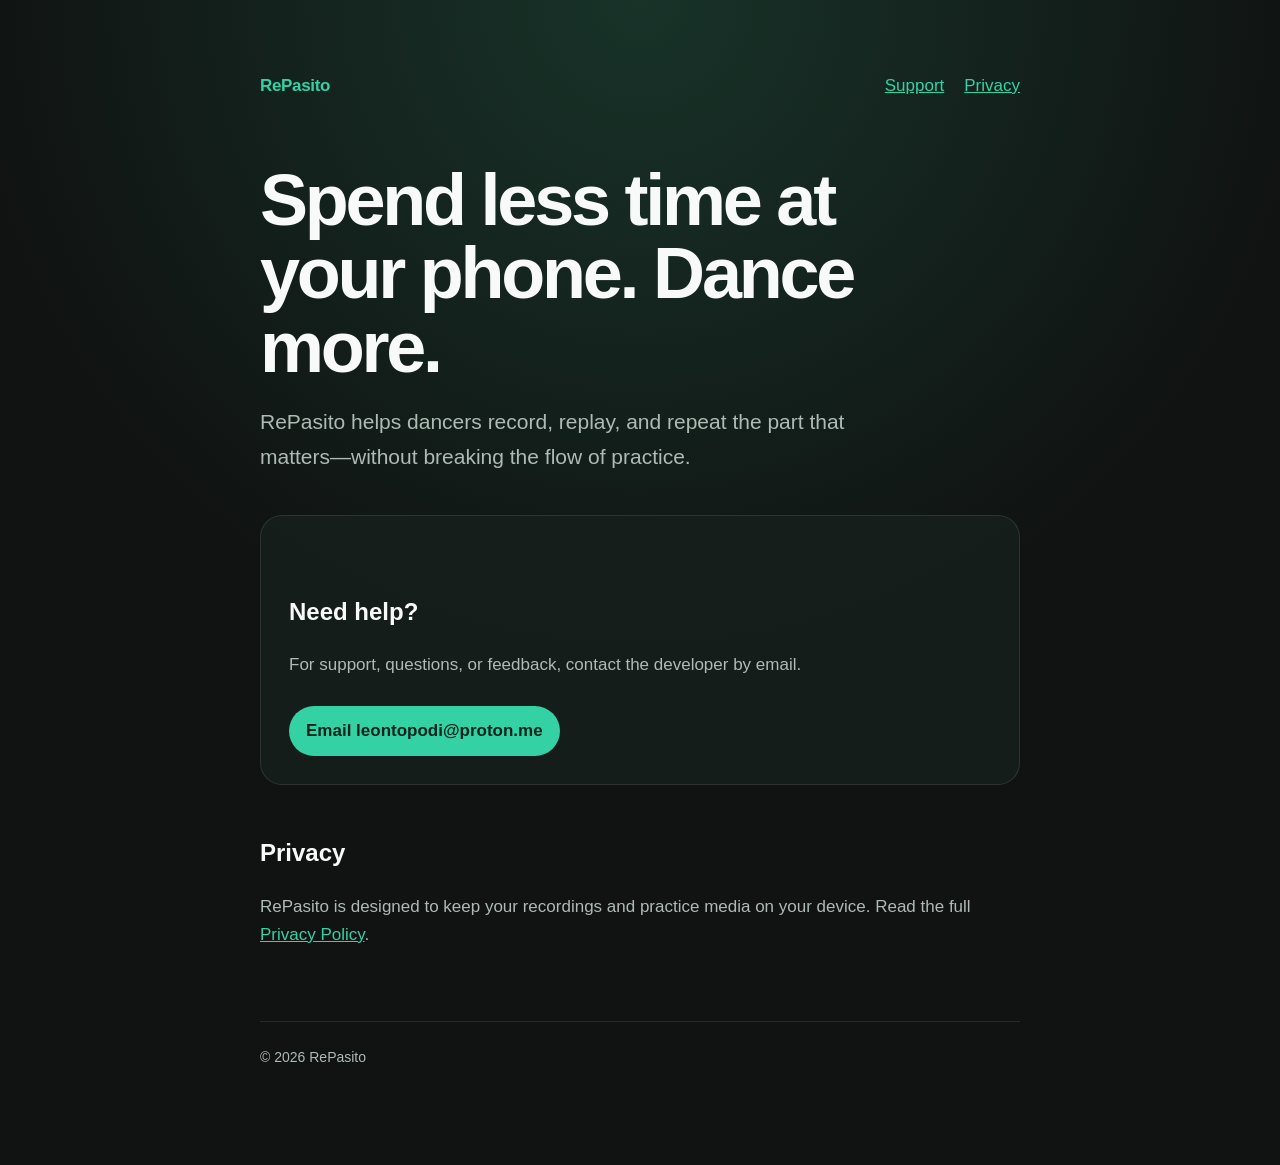
==== repasito/index.html @ dc01e040 "Migrate support pages to RePasito" ====
<!DOCTYPE html>
<html lang="en">
<head>
  <meta charset="utf-8">
  <meta name="viewport" content="width=device-width, initial-scale=1">
  <meta name="description" content="Support and privacy information for RePasito.">
  <title>RePasito — Support</title>
  <link rel="stylesheet" href="styles.css">
</head>
<body>
  <main>
    <nav aria-label="Main navigation">
      <span class="brand">RePasito</span>
      <span><a href="./">Support</a><a href="privacy/">Privacy</a></span>
    </nav>

    <h1>Spend less time at your phone. Dance more.</h1>
    <p class="lede">RePasito helps dancers record, replay, and repeat the part that matters—without breaking the flow of practice.</p>

    <section class="card">
      <h2>Need help?</h2>
      <p>For support, questions, or feedback, contact the developer by email.</p>
      <a class="button" href="mailto:leontopodi@proton.me">Email leontopodi@proton.me</a>
    </section>

    <section>
      <h2>Privacy</h2>
      <p>RePasito is designed to keep your recordings and practice media on your device. Read the full <a href="privacy/">Privacy Policy</a>.</p>
    </section>

    <footer>© 2026 RePasito</footer>
  </main>
</body>
</html>
---- repasito/styles.css ----
:root {
  color-scheme: dark;
  --background: #101312;
  --surface: #17201c;
  --text: #f7faf8;
  --muted: #aebbb5;
  --accent: #34d1a5;
  --line: rgba(255, 255, 255, 0.1);
}

* { box-sizing: border-box; }

body {
  margin: 0;
  background: radial-gradient(circle at top, #183329 0, var(--background) 42rem);
  color: var(--text);
  font: 17px/1.65 -apple-system, BlinkMacSystemFont, "Segoe UI", sans-serif;
}

main {
  width: min(760px, calc(100% - 40px));
  margin: 0 auto;
  padding: 72px 0 96px;
}

nav {
  display: flex;
  justify-content: space-between;
  align-items: center;
  margin-bottom: 64px;
}

.brand, a { color: var(--accent); }
.brand { font-weight: 750; letter-spacing: -0.02em; }
nav a { margin-left: 20px; }

h1 {
  max-width: 700px;
  margin: 0 0 18px;
  font-size: clamp(42px, 8vw, 72px);
  line-height: 1.02;
  letter-spacing: -0.045em;
}

h2 { margin-top: 48px; font-size: 24px; }
p, li { color: var(--muted); }
strong { color: var(--text); }

.lede {
  max-width: 650px;
  font-size: 21px;
}

.card {
  margin-top: 40px;
  padding: 28px;
  border: 1px solid var(--line);
  border-radius: 22px;
  background: rgba(23, 32, 28, 0.86);
}

.button {
  display: inline-block;
  margin-top: 10px;
  padding: 11px 17px;
  border-radius: 999px;
  background: var(--accent);
  color: #09251c;
  font-weight: 700;
  text-decoration: none;
}

footer {
  margin-top: 72px;
  padding-top: 24px;
  border-top: 1px solid var(--line);
  color: var(--muted);
  font-size: 14px;
}

@media (max-width: 560px) {
  main { padding-top: 32px; }
  nav { align-items: flex-start; margin-bottom: 48px; }
  nav span { display: block; }
  nav a { margin-left: 12px; }
  .card { padding: 22px; }
}
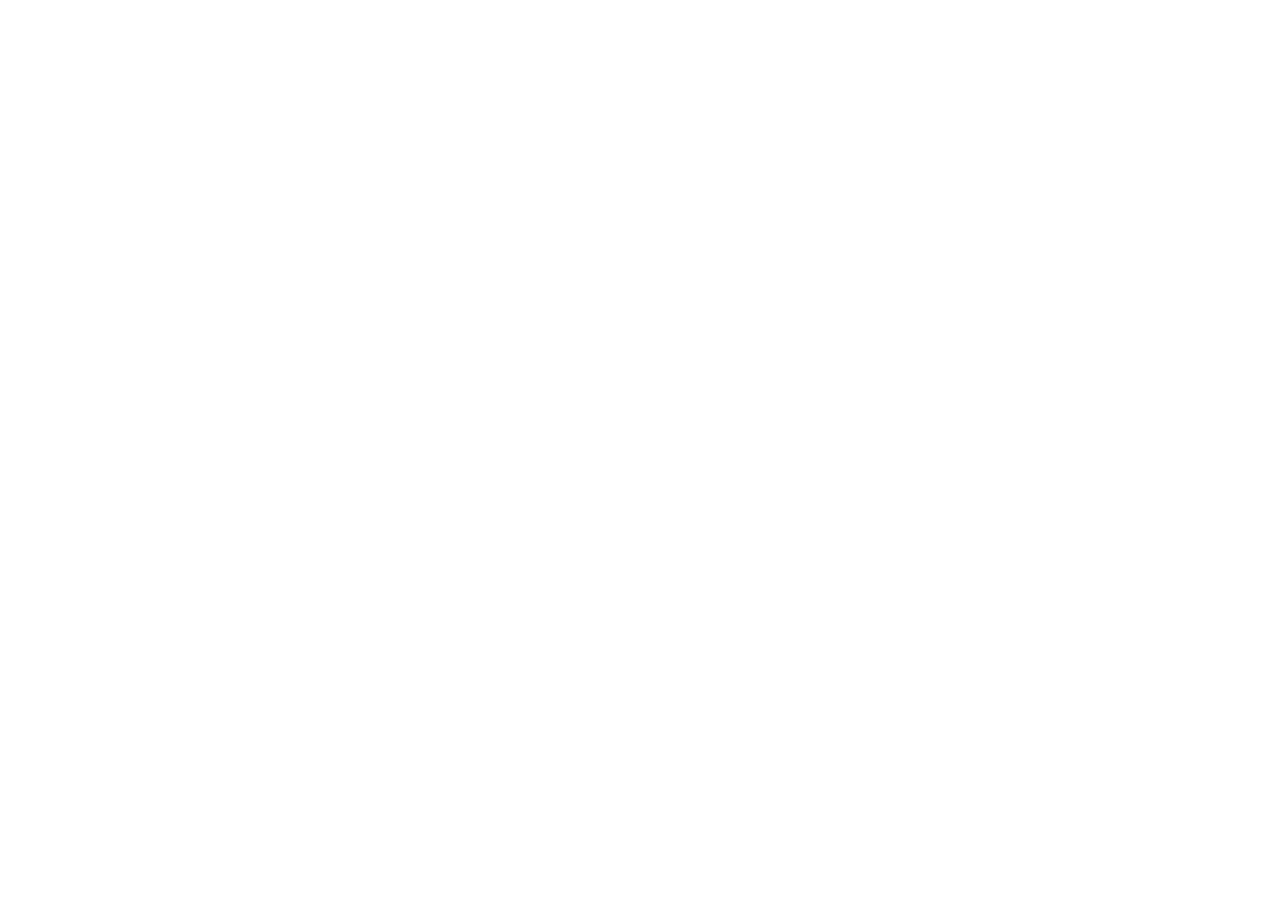
==== commit 3668c33c: "Redirect legacy RePasito pages to repasito.app" ====
--- a/repasito/index.html
+++ b/repasito/index.html
@@ -3,32 +3,11 @@
 <head>
   <meta charset="utf-8">
   <meta name="viewport" content="width=device-width, initial-scale=1">
-  <meta name="description" content="Support and privacy information for RePasito.">
-  <title>RePasito — Support</title>
-  <link rel="stylesheet" href="styles.css">
+  <meta http-equiv="refresh" content="0; url=https://repasito.app/">
+  <link rel="canonical" href="https://repasito.app/">
+  <title>RePasito</title>
 </head>
 <body>
-  <main>
-    <nav aria-label="Main navigation">
-      <span class="brand">RePasito</span>
-      <span><a href="./">Support</a><a href="privacy/">Privacy</a></span>
-    </nav>
-
-    <h1>Spend less time at your phone. Dance more.</h1>
-    <p class="lede">RePasito helps dancers record, replay, and repeat the part that matters—without breaking the flow of practice.</p>
-
-    <section class="card">
-      <h2>Need help?</h2>
-      <p>For support, questions, or feedback, contact the developer by email.</p>
-      <a class="button" href="mailto:leontopodi@proton.me">Email leontopodi@proton.me</a>
-    </section>
-
-    <section>
-      <h2>Privacy</h2>
-      <p>RePasito is designed to keep your recordings and practice media on your device. Read the full <a href="privacy/">Privacy Policy</a>.</p>
-    </section>
-
-    <footer>© 2026 RePasito</footer>
-  </main>
+  <p>This page has moved to <a href="https://repasito.app/">https://repasito.app/</a>.</p>
 </body>
 </html>
